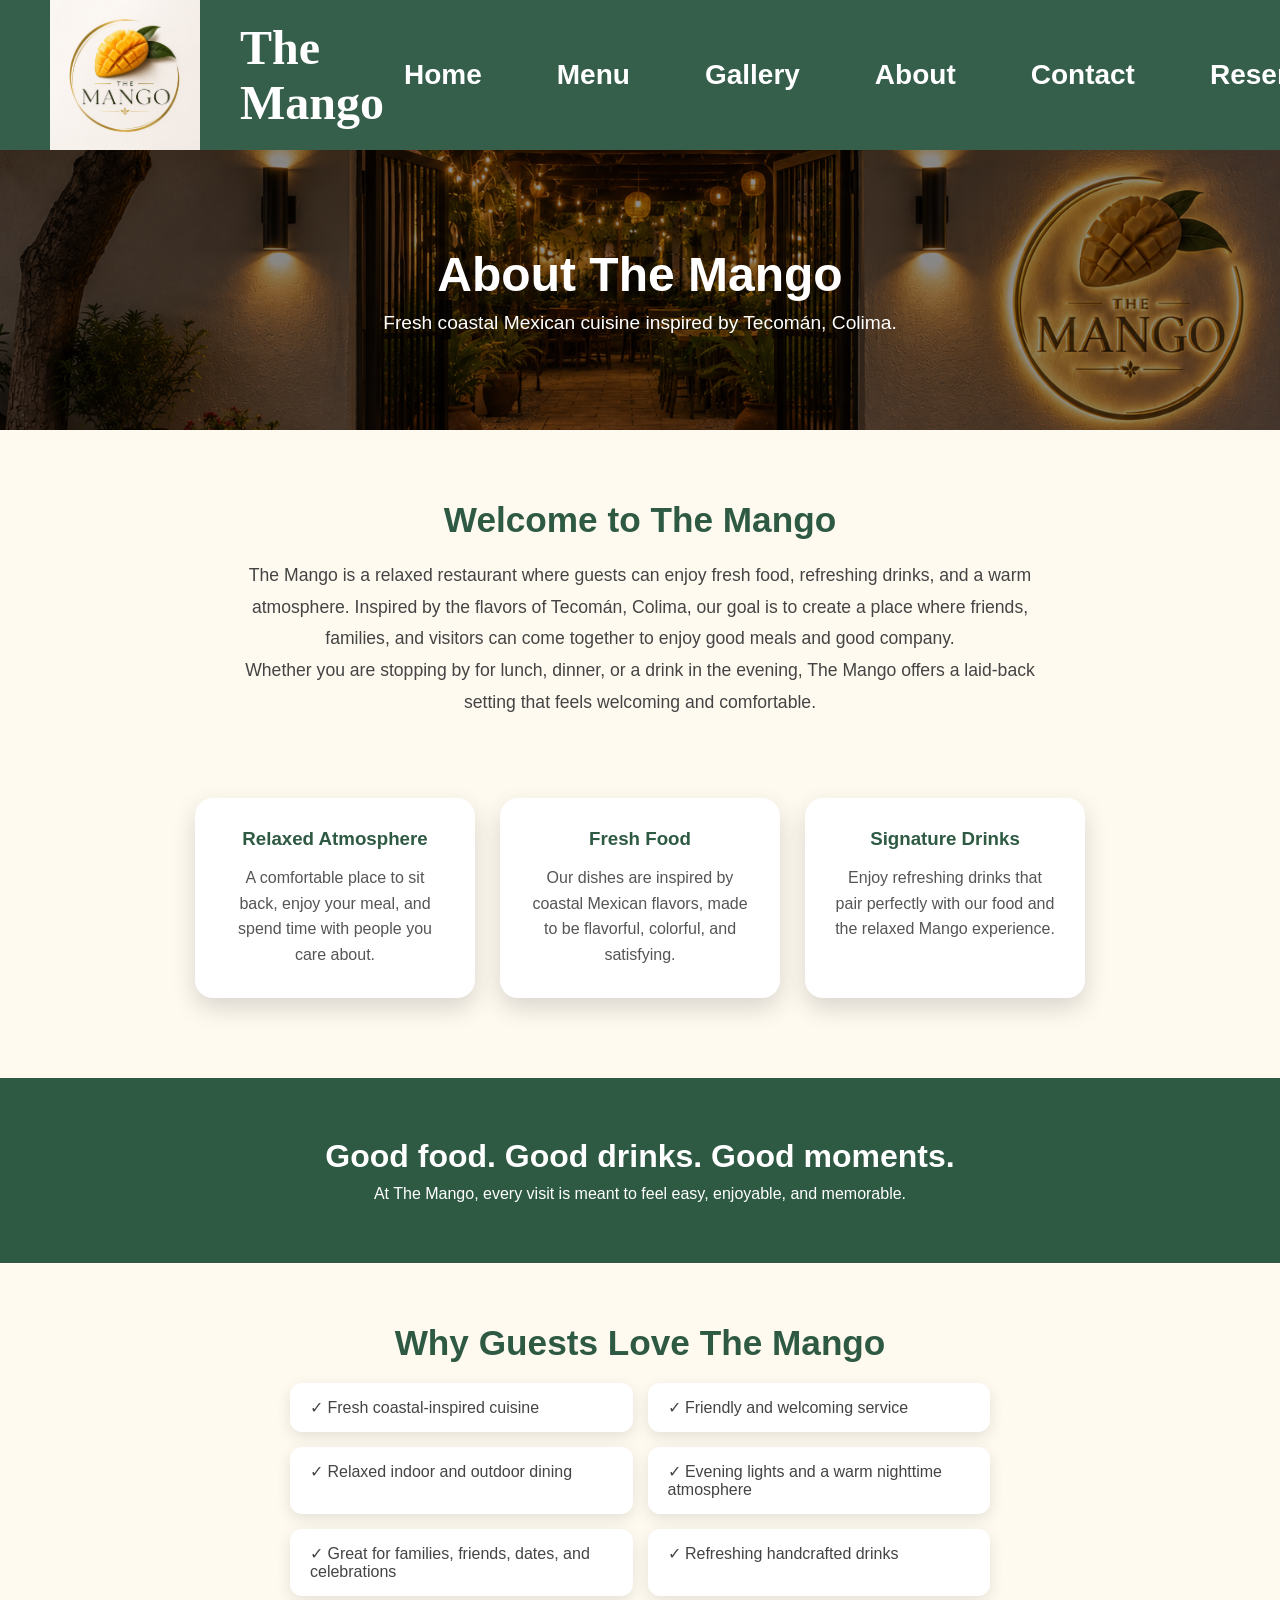
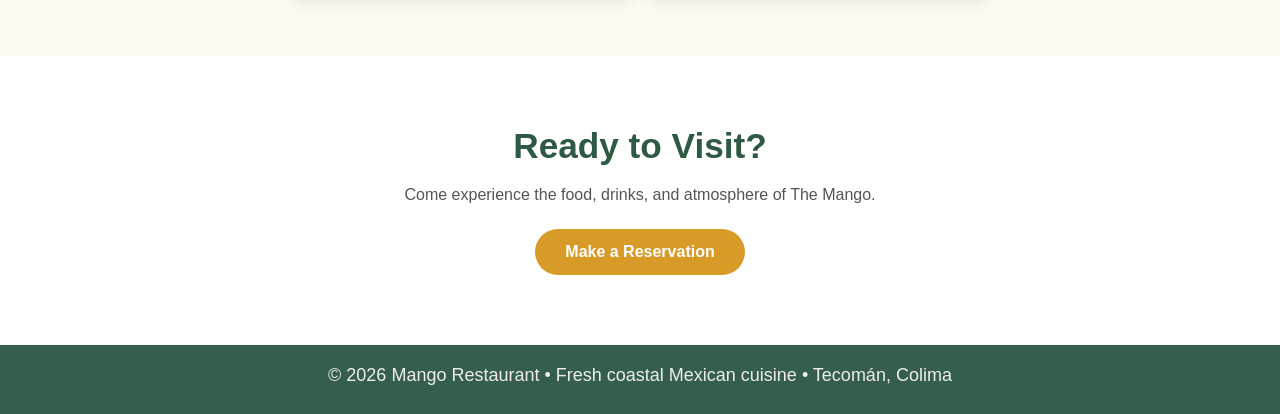
==== about.html @ 01ad6763 "Initial commit of The Mango Restaurant Website" ====
<!DOCTYPE html>
<html lang="en">
<head>
    <meta charset="UTF-8">
    <title>About | The Mango</title>
    <link rel="stylesheet" href="css/style.css">
</head>
<body>

<header class="navbar">
    <div class="logo">
        <img src="Images/The Mango Logo.png" alt="The Mango Logo">
        <span>The Mango</span>
    </div>

    <nav>
        <a href="index.html">Home</a>
        <a href="menu.html">Menu</a>
        <a href="gallery.html">Gallery</a>
        <a class="active" href="about.html">About</a>
        <a href="contact.html">Contact</a>
        <a href="reservations.html">Reservations</a>
    </nav>
</header>

<section class="about-hero">
    <div class="about-hero-text">
        <h1>About The Mango</h1>
        <p>Fresh coastal Mexican cuisine inspired by Tecomán, Colima.</p>
    </div>
</section>

<main class="about-page">

    <section class="about-intro">
        <h2>Welcome to The Mango</h2>
        <p>
            The Mango is a relaxed restaurant where guests can enjoy fresh food,
            refreshing drinks, and a warm atmosphere. Inspired by the flavors of
            Tecomán, Colima, our goal is to create a place where friends, families,
            and visitors can come together to enjoy good meals and good company.
        </p>
        <p>
            Whether you are stopping by for lunch, dinner, or a drink in the evening,
            The Mango offers a laid-back setting that feels welcoming and comfortable.
        </p>
    </section>

    <section class="about-cards">
        <div class="about-card">
            <h3>Relaxed Atmosphere</h3>
            <p>A comfortable place to sit back, enjoy your meal, and spend time with people you care about.</p>
        </div>

        <div class="about-card">
            <h3>Fresh Food</h3>
            <p>Our dishes are inspired by coastal Mexican flavors, made to be flavorful, colorful, and satisfying.</p>
        </div>

        <div class="about-card">
            <h3>Signature Drinks</h3>
            <p>Enjoy refreshing drinks that pair perfectly with our food and the relaxed Mango experience.</p>
        </div>
    </section>

    <section class="about-quote">
        <h2>Good food. Good drinks. Good moments.</h2>
        <p>At The Mango, every visit is meant to feel easy, enjoyable, and memorable.</p>
    </section>

    <section class="why-us">
        <h2>Why Guests Love The Mango</h2>

        <div class="why-list">
            <p>✓ Fresh coastal-inspired cuisine</p>
            <p>✓ Friendly and welcoming service</p>
            <p>✓ Relaxed indoor and outdoor dining</p>
            <p>✓ Evening lights and a warm nighttime atmosphere</p>
            <p>✓ Great for families, friends, dates, and celebrations</p>
            <p>✓ Refreshing handcrafted drinks</p>
        </div>
    </section>

    <section class="about-cta">
        <h2>Ready to Visit?</h2>
        <p>Come experience the food, drinks, and atmosphere of The Mango.</p>
        <a href="reservations.html" class="about-btn">Make a Reservation</a>
    </section>

</main>
<footer class="site-footer">
    <p class="copyright">
        © 2026 Mango Restaurant • Fresh coastal Mexican cuisine • Tecomán, Colima
    </p>

</footer>

</body>
</html>
---- css/style.css ----
* {
    margin: 0;
    padding: 0;
    box-sizing: border-box;
}

body {
    font-family: 'Poppins', sans-serif;
    background: #f7f3e9;
    color: #2b2b2b;
}

/* NAVBAR */
.navbar {
    height: 150px;
    background: #355e4b;
    display: flex;
    align-items: center;
    padding: 0 50px;
}

.logo {
    display: flex;
    align-items: center;
}

.logo img {
    width: 150px;
    height: 150px;
    margin-right: 40px;
}

.logo span {
    font-family: 'Playfair Display', serif;
    font-size: 48px;
    font-weight: 700;
    color: white;
}

nav {
    flex: 1;
    display: flex;
    justify-content: center;
    gap: 35px;
}

nav a {
    color: white;
    text-decoration: none;
    padding: 10px 18px;
    border: 2px solid transparent;
    border-radius: 6px;
    transition: all 0.3s ease;
    font-size: 28px;
    font-weight: 700;
}

nav a:hover {
    border-color: #ff6a00;
    color: #ff6a00;
    transform: translateY(-4px);
}

/* HERO CAROUSEL */
.hero {
    position: relative;
    height: 650px;
    overflow: hidden;
    color: white;
}

.slide {
    position: absolute;
    inset: 0;
    background-size: cover;
    background-position: center;
    background-attachment: fixed;
    opacity: 0;
    transition: opacity 1s ease;
}

.slide::after {
    content: "";
    position: absolute;
    inset: 0;
    background: rgba(0, 0, 0, 0.45);
}

.slide.active {
    opacity: 1;
}

.hero-overlay {
    position: relative;
    z-index: 10;

    padding-left: 100px;
    padding-top: 250px;
    max-width: 700px;

}

.hero-overlay h1 {
    font-family: 'Playfair Display', serif;
    font-size: 72px;
    font-weight: 700;
    margin-bottom: 10px;
}

.hero-overlay h2 {
    font-size: 30px;
    font-weight: 700;
    margin-bottom: 18px;
}

.hero-overlay p {
    font-size: 20px;
    line-height: 1.5;
    margin-bottom: 28px;
}

/* BUTTONS */
.btn {
    display: inline-block;
    background: #ff6a00;
    color: white;
    padding: 14px 26px;
    border-radius: 6px;
    text-decoration: none;
    font-weight: 700;
    margin-right: 10px;
    transition: all 0.3s ease;
}

.btn:hover {
    transform: translateY(-4px) scale(1.03);
    box-shadow: 0 8px 20px rgba(0, 0, 0, 0.35);
}

.btn.secondary {
    background: #355e4b;
}

/* DOTS */
.dots {
    position: absolute;
    bottom: 30px;
    width: 100%;
    text-align: center;
    z-index: 20;
}

.dot {
    height: 13px;
    width: 13px;
    background: white;
    border-radius: 50%;
    display: inline-block;
    margin: 0 6px;
    opacity: 0.8;
}

.dot.active {
    background: #ff6a00;
    opacity: 1;
}

/* INFO SECTION */
.info-section {
    display: flex;
    gap: 50px;
    padding: 80px;
    background-color: white;
}

.info-box {
    flex: 1;
}



.info-box:last-child {
    padding-left: 40px;
}

.info-box h2 {
    font-family: 'Playfair Display', serif;
    font-size: 42px;
    color: #355e4b;
    margin-bottom: 40px;
    padding: 10px;
    border-bottom: 4px solid #ff6a00;
}

.info-box p {
    font-size: 19px;
    line-height: 1.8;
    margin-bottom: 15px;
}

/* RESPONSIVE */
@media (max-width: 900px) {
    .navbar {
        height: auto;
        flex-direction: column;
        padding: 20px;
        gap: 20px;
    }

    nav {
        flex-wrap: wrap;
    }

    nav a {
        font-size: 18px;
    }

    .hero {
        height: 700px;
    }

    .hero-overlay {
        padding-left: 40px;
        padding-top: 180px;
    }

    .hero-overlay h1 {
        font-size: 46px;
    }

    .info-section {
        flex-direction: column;
        padding: 40px;
    }

    .info-box:first-child {
        border-right: none;
        border-bottom: 100px solid #355e4b;
        padding-right: 0;
        padding-bottom: 30px;
    }

    .info-box:last-child {
        padding-left: 0;
    }
}
nav a {
    position: relative;
}

nav a:hover::after {
    content: "🥭";
    position: absolute;
    top: -15px;
    right: -8px;
    font-size: 20px;
}
.section-divider {
    width: 92%;
    height: 2px;
    background: linear-gradient(
            to right,
            #355e4b,
            #ff6a00,
            #355e4b
    );
    margin: 30px auto;
}

.featured-section {
    background: #f7f3e9;
    padding: 20px 80px;
    text-align: center;
}

.featured-title {
    font-family: 'Playfair Display', serif;
    font-size: 42px;
    color: #355e4b;
    margin-bottom: 35px;
    text-align: center;

}

.dish-grid {
    display: flex;
    justify-content: center;
    gap: 45px;
}

.dish-card {
    width: 100%;
    height: 240px;
    transition: all 0.3s ease;

}

.dish-card:hover {
    transform: translateY(-8px);
}

.dish-card img {
    width: 100%;
    height: 210px;
    object-fit: cover;
    border-radius: 8px;
    box-shadow: 0 6px 16px rgba(0,0,0,0.2);
}

.dish-card h3 {
    margin-top: 15px;
    font-size: 22px;
    color: #2b2b2b;
}

/* MENU SECTION*/
.page-header {
    background: url("../Images/Mango Restaurant Image.png");
    background-size: cover;
    background-position: center 40%;
    text-align: center;
    padding: 60px 20px;
}



.page-header h1 {
    font-family: 'Playfair Display', serif;
    font-size: 52px;
    color: white;
    margin-bottom: 10px;
}
.page-header p {
    font-size: 20px;
    color: white;
    margin: 0;
}




.menu-section {
    padding: 40px 90px 90px;
}


.menu-section h2 {
    font-family: 'Playfair Display', serif;
    font-size: 48px;
    color: #355e4b;
    position: relative;
    padding-bottom: 50px;
    padding-top: 50px;
    margin-bottom: 35px;
}

.menu-section h2::after {
    content: "";
    position: absolute;
    left: 0;
    bottom: 0;

    width: 100%;
    height: 2px;

    background: linear-gradient(
            to right,
            #355e4b,
            #ff6a00,
            #355e4b
    );
}
.menu-grid {
    display: grid;
    flex-direction: column;
    gap: 30px;
}

.menu-card {
    display: flex;
    gap: 20px;
    background: white;
    padding: 18px;
    border-radius: 10px;
    box-shadow: 0 8px 20px rgba(0,0,0,0.12);
    transition: all 0.3s ease;
}

.menu-card:hover {
    transform: translateY(-6px);
    box-shadow: 0 12px 28px rgba(0,0,0,0.2);
}

.menu-card img {
    width: 400px;
    height: 300px;
    object-fit: cover;
    border-radius: 8px;
}

.menu-card h3 {
    font-size: 22px;
    color: #2b2b2b;
    margin-bottom: 10px;
}

.menu-card h3 span {
    color: #ff6a00;
    float: right;
    margin-left: 15px;
}

.menu-card p {
    font-size: 16px;
    line-height: 1.5;
}

.price{
    color: #ff6a00;
    font-size: 24px;
    font-weight: 700;
}
.menu-nav {
    display: flex;
    justify-content: center;
    gap: 20px;
    flex-wrap: wrap;

    margin-top: 40px;
    margin-bottom: 60px;
}

.menu-nav a {
    background: #355e4b;
    color: white;
    padding: 12px 24px;
    border-radius: 8px;
    text-decoration: none;
    font-weight: 800;
    transition: all 0.3s ease;
}

.menu-nav a:hover {
    background: #ff6a00;
    transform: translateY(-3px);
}
html {
    scroll-behavior: smooth;
}
/* --- gallery layout --- */
.gallery-section { padding:3rem 1rem; border-bottom:1px solid #eee; }
.section-title  { text-align:center; margin-bottom:1rem; font-size:1.8rem; }

/* --- carousel --- */
.carousel{
    position: relative;
    max-width: 1000px;
    width: 90%;
    margin: 0 auto;

    border-radius: 15px;
    overflow: hidden;

    /* Shadow */
    box-shadow: 0 20px 30px rgba(0, 0, 0, 0.22);

    transition: transform 0.3s ease,
    box-shadow 0.3s ease;
}.slides  { position:relative; height:0; padding-bottom:56%; } /* 16:9 ratio */
.slide   {
    position:absolute; inset:0;
    width:100%; height:100%; object-fit:cover;
    opacity:0; transition:opacity .8s ease-in-out;
}
.slide.active { opacity:1; }

/* controls */
.carousel .ctrl {           /* both arrows */
    position: absolute;
    top: 50%;
    transform: translateY(-50%);
    background: rgba(255,165, 60, .75);   /* mango-tinted orange */
    border: none;
    font-size: 2rem;
    width: 44px;
    height: 44px;
    cursor: pointer;
    border-radius: 50%;
    display: flex;
    align-items: center;
    justify-content: center;

    z-index: 1;               /* <-- put arrows above slides */
}

.carousel .prev { left: .5rem; }
.carousel .next { right: .5rem; }
.carousel .ctrl:hover{
    background: rgba(255,165, 60, .95);   /* a bit stronger on hover */
    box-shadow: 0 2px 6px rgba(0,0,0,.2);
}.about-hero {
    height: 280px;
    background: linear-gradient(rgba(0,0,0,.45), rgba(0,0,0,.45)),
    url("../Images/The Mango Courtyard Entrance.png");
    background-size: cover;
    background-position: center;
    display: flex;
    align-items: center;
    justify-content: center;
    text-align: center;
}

.about-hero-text h1 {
    color: white;
    font-size: 3rem;
    margin-bottom: 10px;
}

.about-hero-text p {
    color: white;
    font-size: 1.2rem;
}

.about-page {
    background: #fffaf0;
}

.about-intro {
    max-width: 850px;
    margin: 0 auto;
    padding: 70px 20px 40px;
    text-align: center;
}

.about-intro h2,
.why-us h2,
.about-cta h2 {
    color: #2e5a43;
    font-size: 2.2rem;
    margin-bottom: 20px;
}

.about-intro p {
    font-size: 1.1rem;
    line-height: 1.8;
    color: #444;
}

.about-cards {
    display: flex;
    gap: 25px;
    justify-content: center;
    padding: 40px 8%;
    flex-wrap: wrap;
}

.about-card {
    background: white;
    width: 280px;
    padding: 30px;
    border-radius: 18px;
    text-align: center;
    box-shadow: 0 10px 25px rgba(0,0,0,.15);
    transition: transform .3s ease;
}

.about-card:hover {
    transform: translateY(-6px);
}

.about-card h3 {
    color: #2e5a43;
    margin-bottom: 15px;
}

.about-card p {
    color: #555;
    line-height: 1.6;
}

.about-quote {
    background: #2e5a43;
    color: white;
    text-align: center;
    padding: 60px 20px;
    margin-top: 40px;
}

.about-quote h2 {
    font-size: 2rem;
    margin-bottom: 10px;
}

.why-us {
    padding: 60px 20px;
    text-align: center;
}

.why-list {
    max-width: 700px;
    margin: 0 auto;
    display: grid;
    grid-template-columns: repeat(auto-fit, minmax(260px, 1fr));
    gap: 15px;
    text-align: left;
}

.why-list p {
    background: white;
    padding: 15px 20px;
    border-radius: 12px;
    box-shadow: 0 5px 15px rgba(0,0,0,.10);
    color: #444;
    transition: transform .3s ease, box-shadow .3s ease;

}
.why-list p:hover {
    transform: translateY(-8px);
    box-shadow: 0 12px 25px rgba(0,0,0,.18);
}
.about-cta {
    text-align: center;
    padding: 70px 20px;
    background: white;
}

.about-cta p {
    margin-bottom: 25px;
    color: #555;
}

.about-btn {
    display: inline-block;
    background: #d89b28;
    color: white;
    padding: 14px 30px;
    border-radius: 30px;
    text-decoration: none;
    font-weight: bold;
    transition: background .3s ease, transform .3s ease;
}

.about-btn:hover {
    background: #b97e18;
    transform: translateY(-3px);
}



.gallery-header {
    background-image: url("../Images/Mango Evening Courtyard.png");
}

.contact-hero {
    height: 280px;
    background:
            linear-gradient(rgba(0,0,0,.60), rgba(0,0,0,.60)),
            url("../Images/The Mango Gallery Hero.png");
    background-size: cover;
    background-position: center;
    display: flex;
    align-items: center;
    justify-content: center;
    text-align: center;
}

.contact-hero-text h1 {
    color: white;
    font-size: 3rem;
    margin-bottom: 10px;
}

.contact-hero-text p {
    color: white;
    font-size: 1.2rem;
}

.contact-page {
    background: #fffaf0;
    padding: 70px 8%;
}

.contact-container {
    display: flex;
    gap: 40px;
    align-items: flex-start;
    justify-content: center;
    flex-wrap: wrap;
}

.contact-info {
    flex: 1;
    min-width: 320px;
    max-width: 500px;
}

.contact-info h2 {
    color: #2e5a43;
    font-size: 2.3rem;
    margin-bottom: 25px;
}

.contact-card {
    background: white;
    padding: 22px;
    margin-bottom: 18px;
    border-radius: 16px;
    box-shadow: 0 8px 22px rgba(0,0,0,.13);
    border-left: 5px solid #d89b28;
}

.contact-card h3 {
    color: #2e5a43;
    margin-bottom: 8px;
}

.contact-card p {
    color: #444;
    line-height: 1.6;
}

.map-box {
    width: 700px;
    height: 450px;
    margin-top: 75px;

    border-radius: 20px;
    overflow: hidden;

    box-shadow: 0 12px 30px rgba(0,0,0,.22);
}
.map-box iframe {
    width: 100%;
    height: 100%;
    border: 0;
}
/* --- footer --- */
/* --- footer container --- */
/* FOOTER BASE ------------------------------------------------------------ */
.site-footer{
    text-align: center;
    background: #355e4b;
    padding: 20px 0;
}

.copyright{
    width: fit-content;      /* makes the paragraph only as wide as the text */
    margin: 0 auto 8px auto; /* centers it */
    white-space: nowrap;     /* keeps it on one line */
    font-size: 18px;
    color: #eeeeee;
}
.reservation-page {
    background: #f5f4ef;
    min-height: calc(100vh - 170px);
    padding: 50px 20px;
}

.reservation-section {
    max-width: 600px;
    margin: 0 auto;
    text-align: center;
    background: white;
    padding: 40px;
    border-radius: 18px;
    box-shadow: 0 10px 30px rgba(0,0,0,.12);
}

.reservation-form {
    display: flex;
    flex-direction: column;
    gap: 15px;
    margin-top: 25px;
}

.reservation-form label {
    text-align: left;
    font-weight: bold;
}

.reservation-form input,
.reservation-form textarea {
    width: 100%;
    padding: 12px;
    border: 1px solid #ccc;
    border-radius: 10px;
}

.reservation-form button {
    padding: 14px;
    border: none;
    border-radius: 10px;
    background: #d9822b;
    color: white;
    font-size: 16px;
    cursor: pointer;
    transition: 0.3s;
}

.reservation-form button:hover {
    background: #c96f18;
    transform: translateY(-3px);
}
.reservation-header {
    background-image: url("../Images/Reserve Your Table Image.png");
}
@media (max-width: 900px) {
    .navbar {
        height: auto;
        flex-direction: column;
        padding: 15px;
        gap: 15px;
    }

    .logo img {
        width: 100px;
        height: 100px;
    }

    .logo span {
        font-size: 36px;
    }

    nav {
        width: 100%;
        flex-wrap: wrap;
        gap: 12px;
    }

    nav a {
        font-size: 18px;
        padding: 8px 10px;
    }

    .reservation-hero {
        width: 100%;
        height: 230px;
        background-size: cover;
        background-position: center;
    }

    .reservation-section {
        width: 95%;
        padding: 25px;
    }
}

html, body {
    max-width: 100%;
    overflow-x: hidden;
}
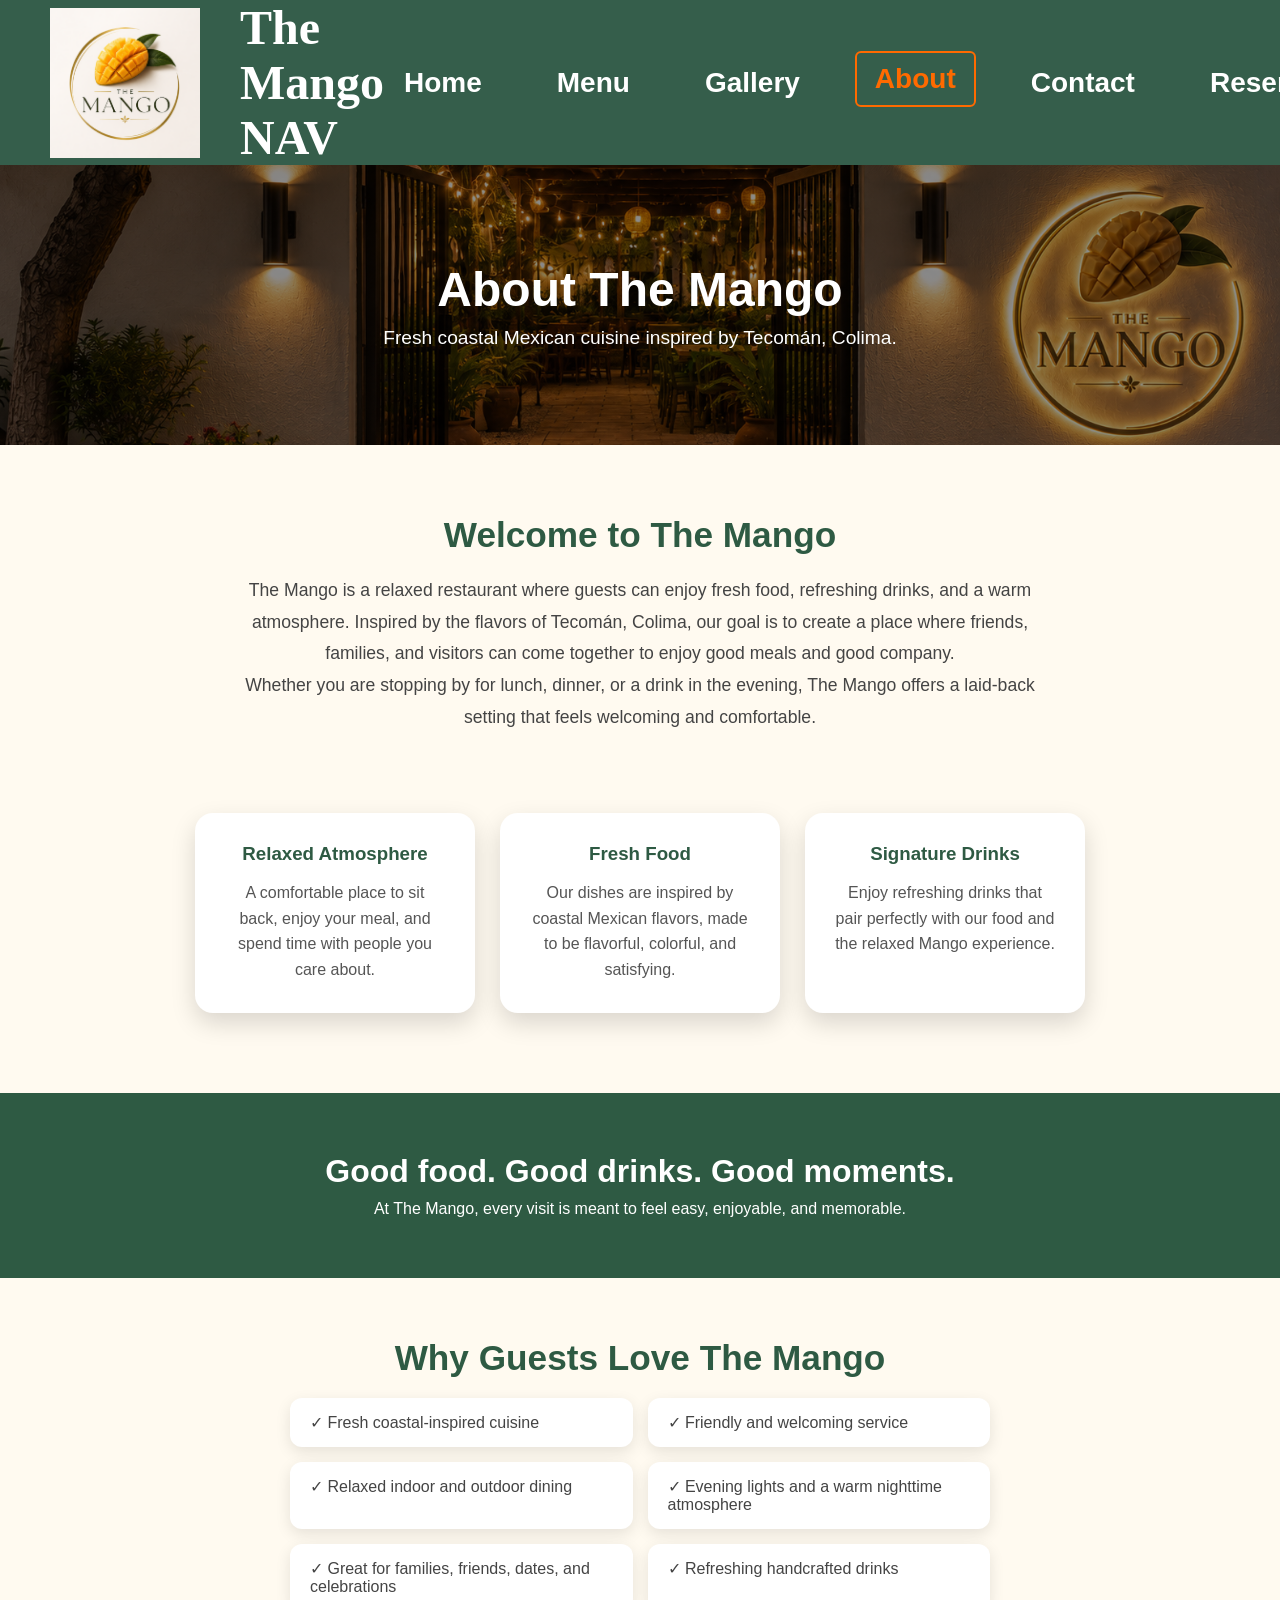
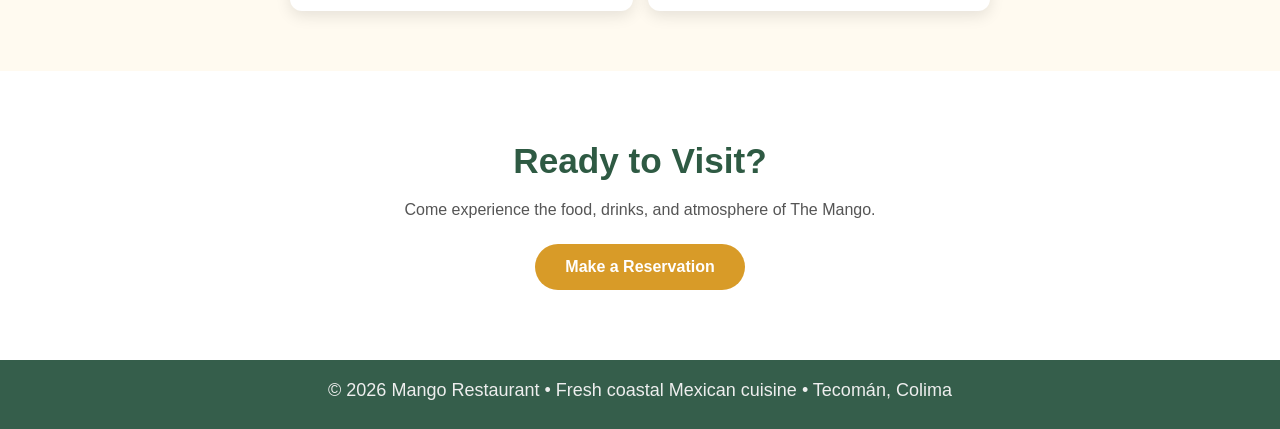
==== commit d2ecf40a: "testing css" ====
--- a/about.html
+++ b/about.html
@@ -10,7 +10,7 @@
 <header class="navbar">
     <div class="logo">
         <img src="Images/The Mango Logo.png" alt="The Mango Logo">
-        <span>The Mango</span>
+        <span>The Mango NAV</span>
     </div>
 
     <nav>
--- a/css/style.css
+++ b/css/style.css
@@ -1,9 +1,16 @@
+
 * {
     margin: 0;
     padding: 0;
     box-sizing: border-box;
 }
 
+html, body {
+    max-width: 100%;
+    overflow-x: hidden;
+    scroll-behavior: smooth;
+}
+
 body {
     font-family: 'Poppins', sans-serif;
     background: #f7f3e9;
@@ -12,7 +19,7 @@
 
 /* NAVBAR */
 .navbar {
-    height: 150px;
+    min-height: 150px;
     background: #355e4b;
     display: flex;
     align-items: center;
@@ -53,12 +60,22 @@
     transition: all 0.3s ease;
     font-size: 28px;
     font-weight: 700;
-}
-
-nav a:hover {
+    position: relative;
+}
+
+nav a:hover,
+nav a.active {
     border-color: #ff6a00;
     color: #ff6a00;
     transform: translateY(-4px);
+}
+
+nav a:hover::after {
+    content: "🥭";
+    position: absolute;
+    top: -15px;
+    right: -8px;
+    font-size: 20px;
 }
 
 /* HERO CAROUSEL */
@@ -67,14 +84,15 @@
     height: 650px;
     overflow: hidden;
     color: white;
+    background: #111;
 }
 
 .slide {
     position: absolute;
     inset: 0;
     background-size: cover;
-    background-position: center;
-    background-attachment: fixed;
+    background-position: center 35%;
+    background-repeat: no-repeat;
     opacity: 0;
     transition: opacity 1s ease;
 }
@@ -93,11 +111,9 @@
 .hero-overlay {
     position: relative;
     z-index: 10;
-
     padding-left: 100px;
     padding-top: 250px;
     max-width: 700px;
-
 }
 
 .hero-overlay h1 {
@@ -177,8 +193,6 @@
     flex: 1;
 }
 
-
-
 .info-box:last-child {
     padding-left: 40px;
 }
@@ -198,75 +212,15 @@
     margin-bottom: 15px;
 }
 
-/* RESPONSIVE */
-@media (max-width: 900px) {
-    .navbar {
-        height: auto;
-        flex-direction: column;
-        padding: 20px;
-        gap: 20px;
-    }
-
-    nav {
-        flex-wrap: wrap;
-    }
-
-    nav a {
-        font-size: 18px;
-    }
-
-    .hero {
-        height: 700px;
-    }
-
-    .hero-overlay {
-        padding-left: 40px;
-        padding-top: 180px;
-    }
-
-    .hero-overlay h1 {
-        font-size: 46px;
-    }
-
-    .info-section {
-        flex-direction: column;
-        padding: 40px;
-    }
-
-    .info-box:first-child {
-        border-right: none;
-        border-bottom: 100px solid #355e4b;
-        padding-right: 0;
-        padding-bottom: 30px;
-    }
-
-    .info-box:last-child {
-        padding-left: 0;
-    }
-}
-nav a {
-    position: relative;
-}
-
-nav a:hover::after {
-    content: "🥭";
-    position: absolute;
-    top: -15px;
-    right: -8px;
-    font-size: 20px;
-}
+/* SECTION DIVIDER */
 .section-divider {
     width: 92%;
     height: 2px;
-    background: linear-gradient(
-            to right,
-            #355e4b,
-            #ff6a00,
-            #355e4b
-    );
+    background: linear-gradient(to right, #355e4b, #ff6a00, #355e4b);
     margin: 30px auto;
 }
 
+/* FEATURED SECTION */
 .featured-section {
     background: #f7f3e9;
     padding: 20px 80px;
@@ -279,7 +233,6 @@
     color: #355e4b;
     margin-bottom: 35px;
     text-align: center;
-
 }
 
 .dish-grid {
@@ -290,9 +243,8 @@
 
 .dish-card {
     width: 100%;
-    height: 240px;
+    height: auto;
     transition: all 0.3s ease;
-
 }
 
 .dish-card:hover {
@@ -313,16 +265,15 @@
     color: #2b2b2b;
 }
 
-/* MENU SECTION*/
+/* PAGE HEADER */
 .page-header {
-    background: url("../Images/Mango Restaurant Image.png");
+    background: linear-gradient(rgba(0,0,0,.45), rgba(0,0,0,.45)),
+    url("../Images/Mango Restaurant Image.png");
     background-size: cover;
     background-position: center 40%;
     text-align: center;
     padding: 60px 20px;
 }
-
-
 
 .page-header h1 {
     font-family: 'Playfair Display', serif;
@@ -330,19 +281,17 @@
     color: white;
     margin-bottom: 10px;
 }
+
 .page-header p {
     font-size: 20px;
     color: white;
     margin: 0;
 }
 
-
-
-
+/* MENU SECTION */
 .menu-section {
     padding: 40px 90px 90px;
 }
-
 
 .menu-section h2 {
     font-family: 'Playfair Display', serif;
@@ -359,20 +308,13 @@
     position: absolute;
     left: 0;
     bottom: 0;
-
     width: 100%;
     height: 2px;
-
-    background: linear-gradient(
-            to right,
-            #355e4b,
-            #ff6a00,
-            #355e4b
-    );
-}
+    background: linear-gradient(to right, #355e4b, #ff6a00, #355e4b);
+}
+
 .menu-grid {
     display: grid;
-    flex-direction: column;
     gap: 30px;
 }
 
@@ -415,17 +357,17 @@
     line-height: 1.5;
 }
 
-.price{
+.price {
     color: #ff6a00;
     font-size: 24px;
     font-weight: 700;
 }
+
 .menu-nav {
     display: flex;
     justify-content: center;
     gap: 20px;
     flex-wrap: wrap;
-
     margin-top: 40px;
     margin-bottom: 60px;
 }
@@ -444,42 +386,55 @@
     background: #ff6a00;
     transform: translateY(-3px);
 }
-html {
-    scroll-behavior: smooth;
-}
-/* --- gallery layout --- */
-.gallery-section { padding:3rem 1rem; border-bottom:1px solid #eee; }
-.section-title  { text-align:center; margin-bottom:1rem; font-size:1.8rem; }
-
-/* --- carousel --- */
-.carousel{
+
+/* GALLERY */
+.gallery-section {
+    padding: 3rem 1rem;
+    border-bottom: 1px solid #eee;
+}
+
+.section-title {
+    text-align: center;
+    margin-bottom: 1rem;
+    font-size: 1.8rem;
+}
+
+.carousel {
     position: relative;
     max-width: 1000px;
     width: 90%;
     margin: 0 auto;
-
     border-radius: 15px;
     overflow: hidden;
-
-    /* Shadow */
     box-shadow: 0 20px 30px rgba(0, 0, 0, 0.22);
-
-    transition: transform 0.3s ease,
-    box-shadow 0.3s ease;
-}.slides  { position:relative; height:0; padding-bottom:56%; } /* 16:9 ratio */
-.slide   {
-    position:absolute; inset:0;
-    width:100%; height:100%; object-fit:cover;
-    opacity:0; transition:opacity .8s ease-in-out;
-}
-.slide.active { opacity:1; }
-
-/* controls */
-.carousel .ctrl {           /* both arrows */
+    transition: transform 0.3s ease, box-shadow 0.3s ease;
+}
+
+.slides {
+    position: relative;
+    height: 0;
+    padding-bottom: 56%;
+}
+
+.carousel .slide {
+    position: absolute;
+    inset: 0;
+    width: 100%;
+    height: 100%;
+    object-fit: cover;
+    opacity: 0;
+    transition: opacity .8s ease-in-out;
+}
+
+.carousel .slide.active {
+    opacity: 1;
+}
+
+.carousel .ctrl {
     position: absolute;
     top: 50%;
     transform: translateY(-50%);
-    background: rgba(255,165, 60, .75);   /* mango-tinted orange */
+    background: rgba(255,165,60,.75);
     border: none;
     font-size: 2rem;
     width: 44px;
@@ -489,16 +444,24 @@
     display: flex;
     align-items: center;
     justify-content: center;
-
-    z-index: 1;               /* <-- put arrows above slides */
-}
-
-.carousel .prev { left: .5rem; }
-.carousel .next { right: .5rem; }
-.carousel .ctrl:hover{
-    background: rgba(255,165, 60, .95);   /* a bit stronger on hover */
+    z-index: 5;
+}
+
+.carousel .prev {
+    left: .5rem;
+}
+
+.carousel .next {
+    right: .5rem;
+}
+
+.carousel .ctrl:hover {
+    background: rgba(255,165,60,.95);
     box-shadow: 0 2px 6px rgba(0,0,0,.2);
-}.about-hero {
+}
+
+/* ABOUT PAGE */
+.about-hero {
     height: 280px;
     background: linear-gradient(rgba(0,0,0,.45), rgba(0,0,0,.45)),
     url("../Images/The Mango Courtyard Entrance.png");
@@ -612,12 +575,13 @@
     box-shadow: 0 5px 15px rgba(0,0,0,.10);
     color: #444;
     transition: transform .3s ease, box-shadow .3s ease;
-
-}
+}
+
 .why-list p:hover {
     transform: translateY(-8px);
     box-shadow: 0 12px 25px rgba(0,0,0,.18);
 }
+
 .about-cta {
     text-align: center;
     padding: 70px 20px;
@@ -645,17 +609,15 @@
     transform: translateY(-3px);
 }
 
-
-
 .gallery-header {
     background-image: url("../Images/Mango Evening Courtyard.png");
 }
 
+/* CONTACT PAGE */
 .contact-hero {
     height: 280px;
-    background:
-            linear-gradient(rgba(0,0,0,.60), rgba(0,0,0,.60)),
-            url("../Images/The Mango Gallery Hero.png");
+    background: linear-gradient(rgba(0,0,0,.60), rgba(0,0,0,.60)),
+    url("../Images/The Mango Gallery Hero.png");
     background-size: cover;
     background-position: center;
     display: flex;
@@ -723,33 +685,18 @@
     width: 700px;
     height: 450px;
     margin-top: 75px;
-
     border-radius: 20px;
     overflow: hidden;
-
     box-shadow: 0 12px 30px rgba(0,0,0,.22);
 }
+
 .map-box iframe {
     width: 100%;
     height: 100%;
     border: 0;
 }
-/* --- footer --- */
-/* --- footer container --- */
-/* FOOTER BASE ------------------------------------------------------------ */
-.site-footer{
-    text-align: center;
-    background: #355e4b;
-    padding: 20px 0;
-}
-
-.copyright{
-    width: fit-content;      /* makes the paragraph only as wide as the text */
-    margin: 0 auto 8px auto; /* centers it */
-    white-space: nowrap;     /* keeps it on one line */
-    font-size: 18px;
-    color: #eeeeee;
-}
+
+/* RESERVATION PAGE */
 .reservation-page {
     background: #f5f4ef;
     min-height: calc(100vh - 170px);
@@ -801,51 +748,293 @@
     background: #c96f18;
     transform: translateY(-3px);
 }
+
 .reservation-header {
     background-image: url("../Images/Reserve Your Table Image.png");
 }
-@media (max-width: 900px) {
+
+/* FOOTER */
+.site-footer {
+    text-align: center;
+    background: #355e4b;
+    padding: 20px 10px;
+}
+
+.copyright {
+    margin: 0 auto 8px auto;
+    font-size: 18px;
+    color: #eeeeee;
+}
+
+/* TABLET */
+@media (max-width: 1100px) {
     .navbar {
-        height: auto;
+        padding: 20px;
         flex-direction: column;
+        gap: 20px;
+    }
+
+    nav {
+        flex-wrap: wrap;
+        gap: 15px;
+    }
+
+    nav a {
+        font-size: 20px;
+    }
+
+    .menu-section {
+        padding: 35px 40px 70px;
+    }
+
+    .menu-card img {
+        width: 320px;
+        height: 240px;
+    }
+}
+
+/* MOBILE */
+@media (max-width: 700px) {
+    .navbar {
+        min-height: auto;
+        flex-direction: column;
+        align-items: center;
         padding: 15px;
-        gap: 15px;
+    }
+
+    .logo {
+        flex-direction: column;
+        text-align: center;
     }
 
     .logo img {
-        width: 100px;
-        height: 100px;
+        width: 90px;
+        height: 90px;
+        margin-right: 0;
+        margin-bottom: 8px;
     }
 
     .logo span {
-        font-size: 36px;
+        font-size: 32px;
     }
 
     nav {
+        display: flex;
+        flex-direction: column;
         width: 100%;
-        flex-wrap: wrap;
-        gap: 12px;
+        align-items: center;
+        gap: 10px;
+        margin-top: 12px;
     }
 
     nav a {
+        width: 90%;
+        text-align: center;
+        padding: 12px;
         font-size: 18px;
-        padding: 8px 10px;
-    }
-
-    .reservation-hero {
-        width: 100%;
-        height: 230px;
+        border: 1px solid rgba(255,255,255,0.35);
+        background: rgba(255,255,255,0.08);
+    }
+
+    nav a:hover,
+    nav a.active {
+        transform: none;
+        background: #ff6a00;
+        color: white;
+        border-color: #ff6a00;
+    }
+
+    nav a:hover::after {
+        content: "";
+    }
+
+    .hero {
+        height: 520px;
+    }
+
+    .slide {
         background-size: cover;
         background-position: center;
+        background-attachment: scroll;
+    }
+
+    .hero-overlay {
+        padding: 150px 25px 0;
+        max-width: 100%;
+        text-align: center;
+    }
+
+    .hero-overlay h1 {
+        font-size: 42px;
+    }
+
+    .hero-overlay h2 {
+        font-size: 22px;
+    }
+
+    .hero-overlay p {
+        font-size: 16px;
+    }
+
+    .btn {
+        display: block;
+        width: 90%;
+        margin: 10px auto;
+        text-align: center;
+    }
+
+    .info-section {
+        flex-direction: column;
+        padding: 35px 20px;
+        gap: 30px;
+    }
+
+    .info-box:last-child {
+        padding-left: 0;
+    }
+
+    .info-box h2 {
+        font-size: 32px;
+        margin-bottom: 20px;
+    }
+
+    .featured-section {
+        padding: 30px 20px;
+    }
+
+    .featured-title {
+        font-size: 32px;
+    }
+
+    .dish-grid {
+        flex-direction: column;
+        gap: 35px;
+    }
+
+    .dish-card img {
+        height: 230px;
+    }
+
+    .page-header {
+        padding: 45px 20px;
+        background-position: center;
+    }
+
+    .page-header h1 {
+        font-size: 38px;
+    }
+
+    .page-header p {
+        font-size: 16px;
+    }
+
+    .menu-section {
+        padding: 25px 15px 50px;
+    }
+
+    .menu-section h2 {
+        font-size: 34px;
+        padding-top: 35px;
+        padding-bottom: 25px;
+        text-align: center;
+    }
+
+    .menu-card {
+        flex-direction: column;
+    }
+
+    .menu-card img {
+        width: 100%;
+        height: 240px;
+    }
+
+    .menu-card h3 span {
+        float: none;
+        display: block;
+        margin-left: 0;
+        margin-top: 8px;
+    }
+
+    .menu-nav {
+        gap: 10px;
+        margin-bottom: 30px;
+    }
+
+    .menu-nav a {
+        width: 90%;
+        text-align: center;
+    }
+
+    .about-hero,
+    .contact-hero {
+        height: 230px;
+    }
+
+    .about-hero-text h1,
+    .contact-hero-text h1 {
+        font-size: 2.2rem;
+    }
+
+    .about-hero-text p,
+    .contact-hero-text p {
+        font-size: 1rem;
+        padding: 0 15px;
+    }
+
+    .about-intro {
+        padding: 45px 20px 25px;
+    }
+
+    .about-intro h2,
+    .why-us h2,
+    .about-cta h2 {
+        font-size: 1.8rem;
+    }
+
+    .about-card {
+        width: 100%;
+    }
+
+    .contact-page {
+        padding: 45px 20px;
+    }
+
+    .contact-info {
+        min-width: 100%;
+    }
+
+    .contact-info h2 {
+        font-size: 1.9rem;
+        text-align: center;
+    }
+
+    .map-box {
+        width: 100%;
+        height: 320px;
+        margin-top: 20px;
+    }
+
+    .reservation-page {
+        padding: 35px 15px;
     }
 
     .reservation-section {
+        width: 100%;
+        padding: 25px;
+    }
+
+    .carousel {
         width: 95%;
-        padding: 25px;
-    }
-}
-
-html, body {
-    max-width: 100%;
-    overflow-x: hidden;
-}+    }
+
+    .carousel .ctrl {
+        width: 36px;
+        height: 36px;
+        font-size: 1.5rem;
+    }
+
+    .copyright {
+        white-space: normal;
+        font-size: 14px;
+    }
+}
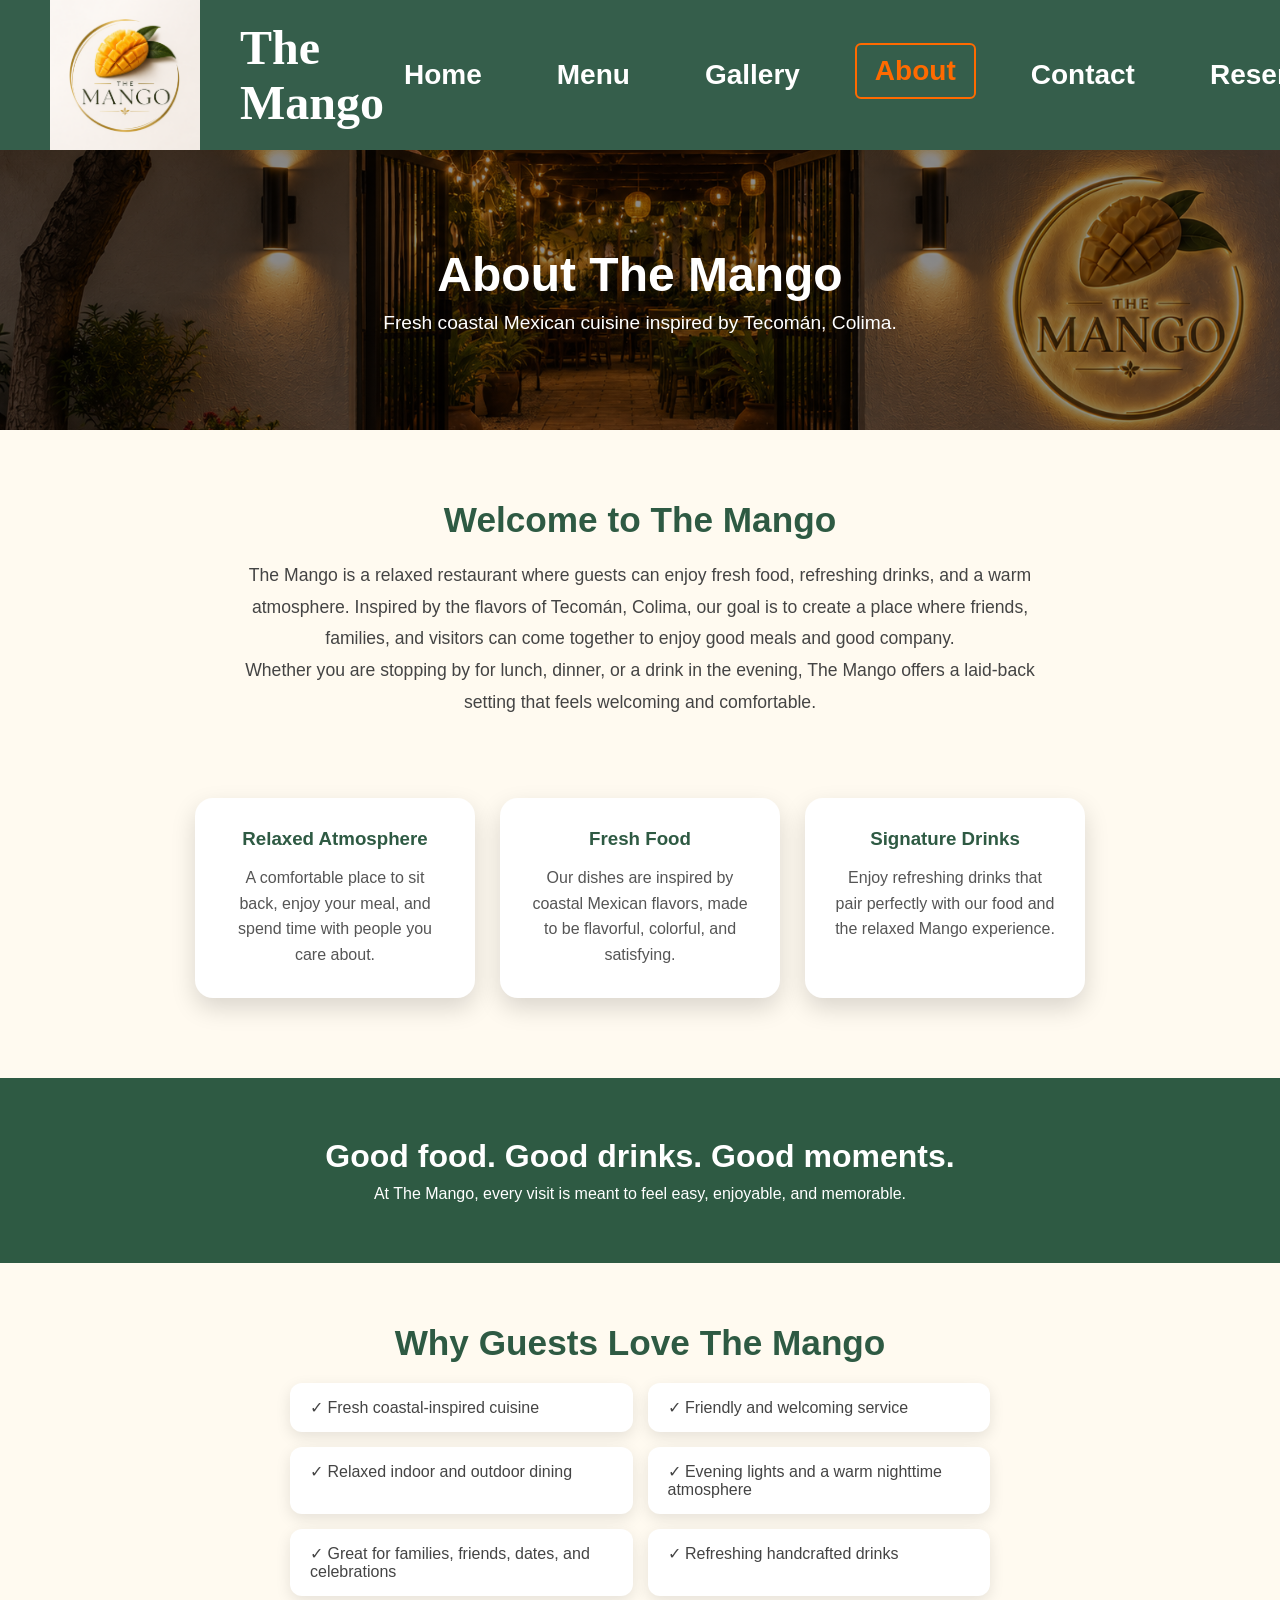
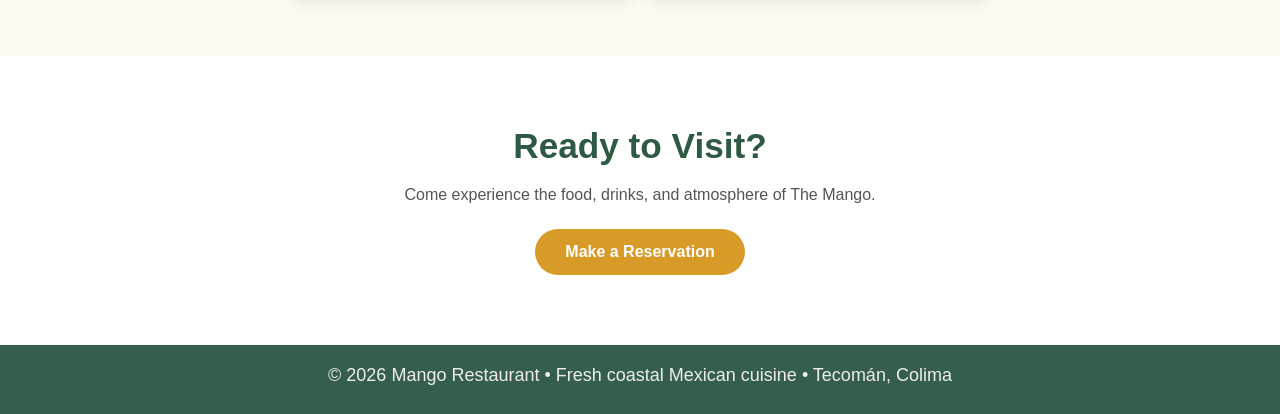
==== commit 4c26d508: "testing css" ====
--- a/about.html
+++ b/about.html
@@ -2,6 +2,7 @@
 <html lang="en">
 <head>
     <meta charset="UTF-8">
+    <meta name="viewport" content="width=device-width, initial-scale=1.0">
     <title>About | The Mango</title>
     <link rel="stylesheet" href="css/style.css">
 </head>
@@ -10,7 +11,7 @@
 <header class="navbar">
     <div class="logo">
         <img src="Images/The Mango Logo.png" alt="The Mango Logo">
-        <span>The Mango NAV</span>
+        <span>The Mango </span>
     </div>
 
     <nav>
--- a/css/style.css
+++ b/css/style.css
@@ -1038,3 +1038,42 @@
         font-size: 14px;
     }
 }
+@media (max-width: 700px) {
+    .navbar {
+        flex-direction: column !important;
+        align-items: center !important;
+        height: auto !important;
+        padding: 15px !important;
+    }
+
+    .logo {
+        flex-direction: column !important;
+        text-align: center !important;
+    }
+
+    .logo img {
+        width: 90px !important;
+        height: 90px !important;
+        margin: 0 0 10px 0 !important;
+    }
+
+    .logo span {
+        font-size: 32px !important;
+    }
+
+    .navbar nav {
+        display: flex !important;
+        flex-direction: column !important;
+        width: 100% !important;
+        gap: 10px !important;
+    }
+
+    .navbar nav a {
+        display: block !important;
+        width: 90% !important;
+        margin: 0 auto !important;
+        text-align: center !important;
+        font-size: 18px !important;
+        padding: 12px !important;
+    }
+}
